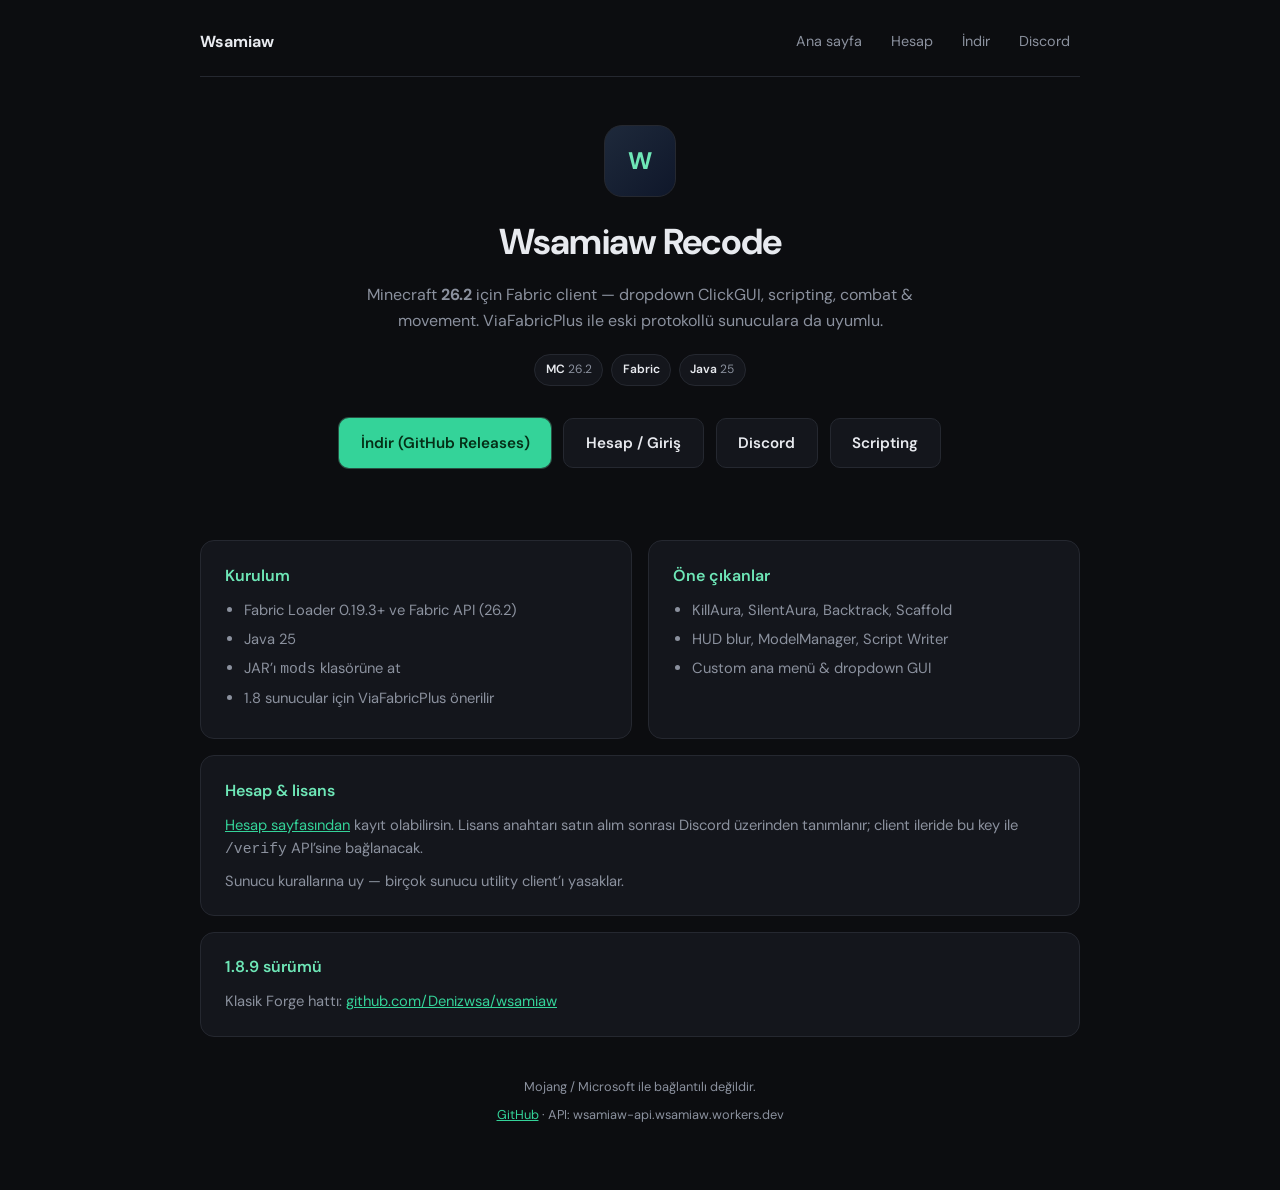
==== index.html @ 9838e775 "Initial site Co-authored-by: Cursor <cursoragent@cursor.com>" ====
<!DOCTYPE html>
<html lang="tr">
<head>
  <meta charset="utf-8"/>
  <meta name="viewport" content="width=device-width, initial-scale=1"/>
  <meta name="description" content="Wsamiaw Recode — Fabric client for Minecraft 26.2"/>
  <title>Wsamiaw Recode</title>
  <link rel="preconnect" href="https://fonts.googleapis.com"/>
  <link rel="preconnect" href="https://fonts.gstatic.com" crossorigin/>
  <link href="https://fonts.googleapis.com/css2?family=DM+Sans:ital,opsz,wght@0,9..40,400;0,9..40,500;0,9..40,600;0,9..40,700&display=swap" rel="stylesheet"/>
  <link rel="stylesheet" href="site.css"/>
</head>
<body>
  <div class="wrap">
    <nav class="nav">
      <a class="nav-brand" href="index.html">Wsamiaw</a>
      <div class="nav-links">
        <a href="index.html">Ana sayfa</a>
        <a href="account.html">Hesap</a>
        <a href="https://github.com/Denizwsa/wsamiaw-recode/releases/latest" rel="noopener">İndir</a>
        <a href="https://discord.gg/nMTEzHcwSW" rel="noopener">Discord</a>
      </div>
    </nav>

    <header class="hero">
      <div class="logo" aria-hidden="true">W</div>
      <h1>Wsamiaw Recode</h1>
      <p class="tagline">
        Minecraft <strong>26.2</strong> için Fabric client — dropdown ClickGUI, scripting, combat &amp; movement.
        ViaFabricPlus ile eski protokollü sunuculara da uyumlu.
      </p>
      <div class="badges">
        <span class="badge"><strong>MC</strong> 26.2</span>
        <span class="badge"><strong>Fabric</strong></span>
        <span class="badge"><strong>Java</strong> 25</span>
      </div>
      <div class="actions">
        <a class="btn btn-primary" href="https://github.com/Denizwsa/wsamiaw-recode/releases/latest" rel="noopener">
          İndir (GitHub Releases)
        </a>
        <a class="btn btn-secondary" href="account.html">Hesap / Giriş</a>
        <a class="btn btn-secondary" href="https://discord.gg/nMTEzHcwSW" rel="noopener">Discord</a>
        <a class="btn btn-secondary" href="scripting.md">Scripting</a>
      </div>
    </header>

    <div class="grid grid-2">
      <section class="panel">
        <h2>Kurulum</h2>
        <ul>
          <li>Fabric Loader 0.19.3+ ve Fabric API (26.2)</li>
          <li>Java 25</li>
          <li>JAR’ı <code>mods</code> klasörüne at</li>
          <li>1.8 sunucular için ViaFabricPlus önerilir</li>
        </ul>
      </section>
      <section class="panel">
        <h2>Öne çıkanlar</h2>
        <ul>
          <li>KillAura, SilentAura, Backtrack, Scaffold</li>
          <li>HUD blur, ModelManager, Script Writer</li>
          <li>Custom ana menü &amp; dropdown GUI</li>
        </ul>
      </section>
    </div>

    <section class="panel">
      <h2>Hesap &amp; lisans</h2>
      <p>
        <a href="account.html">Hesap sayfasından</a> kayıt olabilirsin. Lisans anahtarı satın alım sonrası Discord üzerinden tanımlanır;
        client ileride bu key ile <code>/verify</code> API’sine bağlanacak.
      </p>
      <p class="note">Sunucu kurallarına uy — birçok sunucu utility client’ı yasaklar.</p>
    </section>

    <section class="panel">
      <h2>1.8.9 sürümü</h2>
      <p>
        Klasik Forge hattı:
        <a href="https://github.com/Denizwsa/wsamiaw">github.com/Denizwsa/wsamiaw</a>
      </p>
    </section>

    <footer class="site-footer">
      <p>Mojang / Microsoft ile bağlantılı değildir.</p>
      <p style="margin-top:0.5rem">
        <a href="https://github.com/Denizwsa/wsamiaw-recode">GitHub</a>
        · API: wsamiaw-api.wsamiaw.workers.dev
      </p>
    </footer>
  </div>
</body>
</html>
---- site.css ----
:root {
  --bg: #0c0d10;
  --panel: #14161c;
  --border: #252830;
  --text: #e8eaef;
  --muted: #8b919e;
  --accent: #6ee7b7;
  --accent-dim: #34d399;
  --warn: #fbbf24;
  --err: #f87171;
}
* { box-sizing: border-box; margin: 0; padding: 0; }
body {
  font-family: "DM Sans", system-ui, sans-serif;
  background: var(--bg);
  color: var(--text);
  line-height: 1.6;
  min-height: 100vh;
}
a { color: var(--accent-dim); }
.wrap { max-width: 920px; margin: 0 auto; padding: 1.5rem 1.25rem 4rem; }
.nav {
  display: flex; flex-wrap: wrap; align-items: center; justify-content: space-between;
  gap: 0.75rem; margin-bottom: 1.5rem; padding-bottom: 1rem;
  border-bottom: 1px solid var(--border);
}
.nav-brand { font-weight: 700; color: var(--text); text-decoration: none; }
.nav-links { display: flex; flex-wrap: wrap; gap: 0.5rem; align-items: center; }
.nav-links a {
  color: var(--muted); text-decoration: none; font-size: 0.9rem; padding: 0.4rem 0.65rem;
  border-radius: 8px;
}
.nav-links a:hover { color: var(--text); background: var(--panel); }
header.hero { text-align: center; padding: 1.5rem 0 2rem; }
.logo {
  width: 72px; height: 72px; margin: 0 auto 1rem;
  border-radius: 18px;
  background: linear-gradient(135deg, #1e293b, #0f172a);
  border: 1px solid var(--border);
  display: flex; align-items: center; justify-content: center;
  font-weight: 700; font-size: 1.5rem; color: var(--accent);
}
h1 { font-size: clamp(1.75rem, 4vw, 2.25rem); font-weight: 700; letter-spacing: -0.02em; }
.tagline { color: var(--muted); margin-top: 0.75rem; max-width: 36rem; margin-left: auto; margin-right: auto; }
.badges { display: flex; flex-wrap: wrap; gap: 0.5rem; justify-content: center; margin-top: 1.25rem; }
.badge {
  font-size: 0.75rem; padding: 0.35rem 0.65rem; border-radius: 999px;
  background: var(--panel); border: 1px solid var(--border); color: var(--muted);
}
.badge strong { color: var(--text); font-weight: 600; }
.actions {
  display: flex; flex-wrap: wrap; gap: 0.75rem; justify-content: center;
  margin: 2rem 0 2.5rem;
}
.btn {
  display: inline-flex; align-items: center; justify-content: center; gap: 0.4rem;
  padding: 0.75rem 1.35rem; border-radius: 10px; font-weight: 600; font-size: 0.95rem;
  text-decoration: none; border: none; cursor: pointer;
  transition: transform 0.15s, box-shadow 0.15s;
  font-family: inherit;
}
.btn:active { transform: scale(0.98); }
.btn-primary {
  background: var(--accent-dim); color: #052e16;
  box-shadow: 0 0 0 1px rgba(110, 231, 183, 0.3);
}
.btn-primary:hover { box-shadow: 0 4px 24px rgba(52, 211, 153, 0.25); }
.btn-secondary {
  background: var(--panel); color: var(--text); border: 1px solid var(--border);
}
.btn-secondary:hover { border-color: #3f4654; }
.btn-ghost { background: transparent; color: var(--muted); border: 1px solid transparent; }
section.panel {
  background: var(--panel); border: 1px solid var(--border);
  border-radius: 14px; padding: 1.35rem 1.5rem; margin-bottom: 1rem;
}
section.panel h2 { font-size: 1rem; font-weight: 600; margin-bottom: 0.65rem; color: var(--accent); }
section.panel p, section.panel li { color: var(--muted); font-size: 0.92rem; }
section.panel ul { padding-left: 1.2rem; margin-top: 0.5rem; }
section.panel li { margin-bottom: 0.35rem; }
.grid { display: grid; gap: 1rem; }
@media (min-width: 640px) { .grid-2 { grid-template-columns: 1fr 1fr; } }
footer.site-footer {
  text-align: center; margin-top: 2.5rem; font-size: 0.8rem; color: var(--muted);
}
.note { font-size: 0.85rem; color: var(--warn); margin-top: 0.5rem; }
.msg { font-size: 0.88rem; margin-top: 0.75rem; padding: 0.65rem 0.85rem; border-radius: 8px; }
.msg.err { background: rgba(248, 113, 113, 0.12); color: var(--err); }
.msg.ok { background: rgba(52, 211, 153, 0.12); color: var(--accent); }
.tabs { display: flex; gap: 0.5rem; margin-bottom: 1.25rem; }
.tab {
  flex: 1; padding: 0.65rem; border-radius: 8px; border: 1px solid var(--border);
  background: var(--bg); color: var(--muted); cursor: pointer; font-weight: 600;
  font-family: inherit; font-size: 0.9rem;
}
.tab.active { border-color: var(--accent-dim); color: var(--accent); background: rgba(52, 211, 153, 0.08); }
.form { display: none; flex-direction: column; gap: 0.85rem; }
.form.active { display: flex; }
label { font-size: 0.82rem; color: var(--muted); display: flex; flex-direction: column; gap: 0.35rem; }
input {
  padding: 0.65rem 0.75rem; border-radius: 8px; border: 1px solid var(--border);
  background: var(--bg); color: var(--text); font-size: 0.95rem;
}
input:focus { outline: none; border-color: var(--accent-dim); }
.account-box { max-width: 420px; margin: 0 auto; }
.license-key {
  font-family: ui-monospace, monospace; font-size: 0.85rem; word-break: break-all;
  padding: 0.75rem; background: var(--bg); border-radius: 8px; border: 1px dashed var(--border);
  color: var(--muted);
}
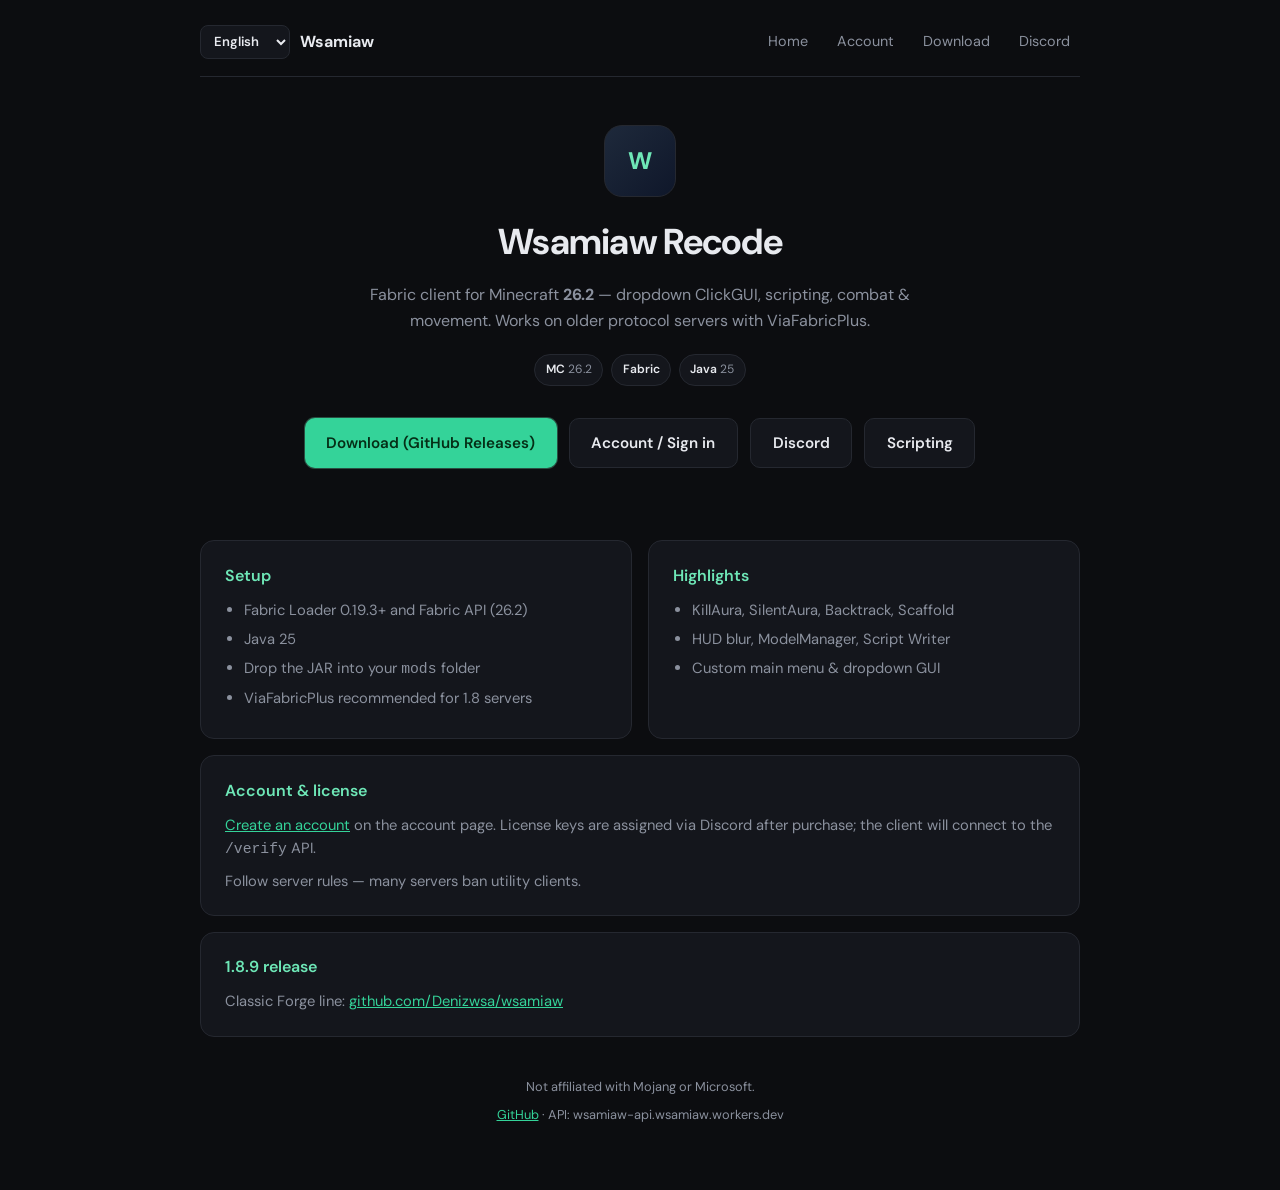
==== commit fc8e5b70: "Add i18n: EN default, TR ES ZH language selector" ====
--- a/index.html
+++ b/index.html
@@ -1,23 +1,32 @@
 <!DOCTYPE html>
-<html lang="tr">
+<html lang="en">
 <head>
   <meta charset="utf-8"/>
   <meta name="viewport" content="width=device-width, initial-scale=1"/>
-  <meta name="description" content="Wsamiaw Recode — Fabric client for Minecraft 26.2"/>
+  <meta name="description" content="" data-i18n="meta_description"/>
   <title>Wsamiaw Recode</title>
   <link rel="preconnect" href="https://fonts.googleapis.com"/>
   <link rel="preconnect" href="https://fonts.gstatic.com" crossorigin/>
   <link href="https://fonts.googleapis.com/css2?family=DM+Sans:ital,opsz,wght@0,9..40,400;0,9..40,500;0,9..40,600;0,9..40,700&display=swap" rel="stylesheet"/>
   <link rel="stylesheet" href="site.css"/>
+  <script src="i18n.js" defer></script>
 </head>
-<body>
+<body data-page-title-key="page_title_home">
   <div class="wrap">
     <nav class="nav">
-      <a class="nav-brand" href="index.html">Wsamiaw</a>
+      <div class="nav-left">
+        <select id="lang-select" class="lang-select" aria-label="Language">
+          <option value="en">English</option>
+          <option value="tr">Türkçe</option>
+          <option value="es">Español</option>
+          <option value="zh">中文</option>
+        </select>
+        <a class="nav-brand" href="index.html">Wsamiaw</a>
+      </div>
       <div class="nav-links">
-        <a href="index.html">Ana sayfa</a>
-        <a href="account.html">Hesap</a>
-        <a href="https://github.com/Denizwsa/wsamiaw-recode/releases/latest" rel="noopener">İndir</a>
+        <a href="index.html" data-i18n="nav_home">Home</a>
+        <a href="account.html" data-i18n="nav_account">Account</a>
+        <a href="https://github.com/Denizwsa/wsamiaw-recode/releases/latest" rel="noopener" data-i18n="nav_download">Download</a>
         <a href="https://discord.gg/nMTEzHcwSW" rel="noopener">Discord</a>
       </div>
     </nav>
@@ -25,64 +34,55 @@
     <header class="hero">
       <div class="logo" aria-hidden="true">W</div>
       <h1>Wsamiaw Recode</h1>
-      <p class="tagline">
-        Minecraft <strong>26.2</strong> için Fabric client — dropdown ClickGUI, scripting, combat &amp; movement.
-        ViaFabricPlus ile eski protokollü sunuculara da uyumlu.
-      </p>
+      <p class="tagline" data-i18n-html="hero_tagline"></p>
       <div class="badges">
         <span class="badge"><strong>MC</strong> 26.2</span>
         <span class="badge"><strong>Fabric</strong></span>
         <span class="badge"><strong>Java</strong> 25</span>
       </div>
       <div class="actions">
-        <a class="btn btn-primary" href="https://github.com/Denizwsa/wsamiaw-recode/releases/latest" rel="noopener">
-          İndir (GitHub Releases)
+        <a class="btn btn-primary" href="https://github.com/Denizwsa/wsamiaw-recode/releases/latest" rel="noopener" data-i18n="btn_download_github">
+          Download (GitHub Releases)
         </a>
-        <a class="btn btn-secondary" href="account.html">Hesap / Giriş</a>
+        <a class="btn btn-secondary" href="account.html" data-i18n="btn_account_login">Account / Sign in</a>
         <a class="btn btn-secondary" href="https://discord.gg/nMTEzHcwSW" rel="noopener">Discord</a>
-        <a class="btn btn-secondary" href="scripting.md">Scripting</a>
+        <a class="btn btn-secondary" href="scripting.md" data-i18n="btn_scripting">Scripting</a>
       </div>
     </header>
 
     <div class="grid grid-2">
       <section class="panel">
-        <h2>Kurulum</h2>
+        <h2 data-i18n="section_setup">Setup</h2>
         <ul>
-          <li>Fabric Loader 0.19.3+ ve Fabric API (26.2)</li>
-          <li>Java 25</li>
-          <li>JAR’ı <code>mods</code> klasörüne at</li>
-          <li>1.8 sunucular için ViaFabricPlus önerilir</li>
+          <li data-i18n="setup_1"></li>
+          <li data-i18n="setup_2"></li>
+          <li data-i18n-html="setup_3"></li>
+          <li data-i18n="setup_4"></li>
         </ul>
       </section>
       <section class="panel">
-        <h2>Öne çıkanlar</h2>
+        <h2 data-i18n="section_features">Highlights</h2>
         <ul>
-          <li>KillAura, SilentAura, Backtrack, Scaffold</li>
-          <li>HUD blur, ModelManager, Script Writer</li>
-          <li>Custom ana menü &amp; dropdown GUI</li>
+          <li data-i18n="feat_1"></li>
+          <li data-i18n="feat_2"></li>
+          <li data-i18n="feat_3"></li>
         </ul>
       </section>
     </div>
 
     <section class="panel">
-      <h2>Hesap &amp; lisans</h2>
-      <p>
-        <a href="account.html">Hesap sayfasından</a> kayıt olabilirsin. Lisans anahtarı satın alım sonrası Discord üzerinden tanımlanır;
-        client ileride bu key ile <code>/verify</code> API’sine bağlanacak.
-      </p>
-      <p class="note">Sunucu kurallarına uy — birçok sunucu utility client’ı yasaklar.</p>
+      <h2 data-i18n="section_account_license">Account & license</h2>
+      <p data-i18n-html="account_license_p"></p>
+      <p class="note" data-i18n="note_rules"></p>
     </section>
 
     <section class="panel">
-      <h2>1.8.9 sürümü</h2>
-      <p>
-        Klasik Forge hattı:
-        <a href="https://github.com/Denizwsa/wsamiaw">github.com/Denizwsa/wsamiaw</a>
-      </p>
+      <h2 data-i18n="section_legacy">1.8.9 release</h2>
+      <p data-i18n-html="legacy_p"></p>
     </section>
 
     <footer class="site-footer">
-      <p>Mojang / Microsoft ile bağlantılı değildir.</p>
+      <p data-i18n="footer_disclaimer"></p>
       <p style="margin-top:0.5rem">
         <a href="https://github.com/Denizwsa/wsamiaw-recode">GitHub</a>
         · API: wsamiaw-api.wsamiaw.workers.dev
--- a/site.css
+++ b/site.css
@@ -24,6 +24,16 @@
   gap: 0.75rem; margin-bottom: 1.5rem; padding-bottom: 1rem;
   border-bottom: 1px solid var(--border);
 }
+.nav-left {
+  display: flex; align-items: center; gap: 0.65rem; flex-wrap: wrap;
+}
+.lang-select {
+  font-family: inherit; font-size: 0.82rem; font-weight: 600;
+  padding: 0.4rem 0.55rem; border-radius: 8px;
+  border: 1px solid var(--border); background: var(--panel);
+  color: var(--text); cursor: pointer; max-width: 7.5rem;
+}
+.lang-select:focus { outline: none; border-color: var(--accent-dim); }
 .nav-brand { font-weight: 700; color: var(--text); text-decoration: none; }
 .nav-links { display: flex; flex-wrap: wrap; gap: 0.5rem; align-items: center; }
 .nav-links a {
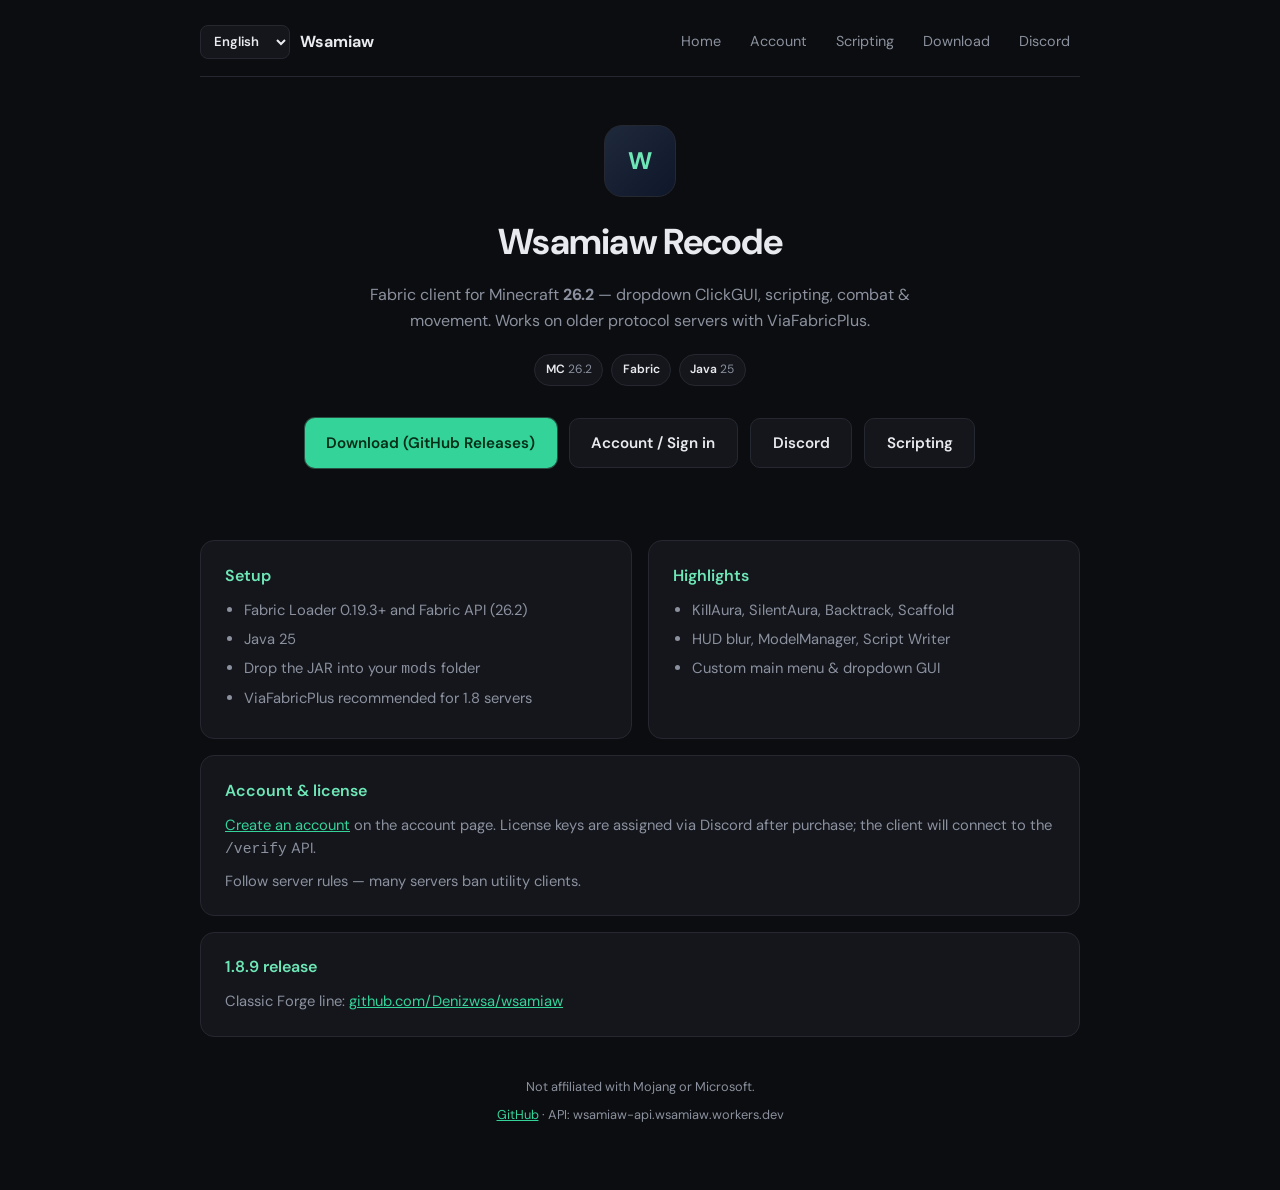
==== commit 73e1c776: "Discord, Turnstile on auth, scripting page" ====
--- a/index.html
+++ b/index.html
@@ -9,6 +9,7 @@
   <link rel="preconnect" href="https://fonts.gstatic.com" crossorigin/>
   <link href="https://fonts.googleapis.com/css2?family=DM+Sans:ital,opsz,wght@0,9..40,400;0,9..40,500;0,9..40,600;0,9..40,700&display=swap" rel="stylesheet"/>
   <link rel="stylesheet" href="site.css"/>
+  <script src="site-config.js"></script>
   <script src="i18n.js" defer></script>
 </head>
 <body data-page-title-key="page_title_home">
@@ -26,8 +27,9 @@
       <div class="nav-links">
         <a href="index.html" data-i18n="nav_home">Home</a>
         <a href="account.html" data-i18n="nav_account">Account</a>
+        <a href="scripting.html" data-i18n="nav_scripting">Scripting</a>
         <a href="https://github.com/Denizwsa/wsamiaw-recode/releases/latest" rel="noopener" data-i18n="nav_download">Download</a>
-        <a href="https://discord.gg/nMTEzHcwSW" rel="noopener">Discord</a>
+        <a id="nav-discord" href="#" rel="noopener">Discord</a>
       </div>
     </nav>
 
@@ -45,8 +47,8 @@
           Download (GitHub Releases)
         </a>
         <a class="btn btn-secondary" href="account.html" data-i18n="btn_account_login">Account / Sign in</a>
-        <a class="btn btn-secondary" href="https://discord.gg/nMTEzHcwSW" rel="noopener">Discord</a>
-        <a class="btn btn-secondary" href="scripting.md" data-i18n="btn_scripting">Scripting</a>
+        <a class="btn btn-secondary" id="hero-discord" href="#" rel="noopener">Discord</a>
+        <a class="btn btn-secondary" href="scripting.html" data-i18n="btn_scripting">Scripting</a>
       </div>
     </header>
 
@@ -89,5 +91,9 @@
       </p>
     </footer>
   </div>
+  <script>
+    document.getElementById("nav-discord").href = WSAMIAW_DISCORD;
+    document.getElementById("hero-discord").href = WSAMIAW_DISCORD;
+  </script>
 </body>
 </html>
--- a/site.css
+++ b/site.css
@@ -118,3 +118,14 @@
   padding: 0.75rem; background: var(--bg); border-radius: 8px; border: 1px dashed var(--border);
   color: var(--muted);
 }
+.turnstile-wrap { margin: 0.25rem 0 0.5rem; min-height: 65px; }
+.prose { max-width: 52rem; }
+.prose h1 { font-size: 1.75rem; margin-bottom: 0.75rem; }
+.prose h2 { font-size: 1.1rem; color: var(--accent); margin: 1.5rem 0 0.5rem; }
+.prose p, .prose li { color: var(--muted); font-size: 0.92rem; }
+.prose .lead { font-size: 1rem; color: var(--text); }
+.prose pre {
+  background: var(--bg); border: 1px solid var(--border); border-radius: 10px;
+  padding: 0.85rem 1rem; overflow-x: auto; font-size: 0.82rem; margin: 0.75rem 0;
+}
+.prose code { font-family: ui-monospace, monospace; font-size: 0.88em; }
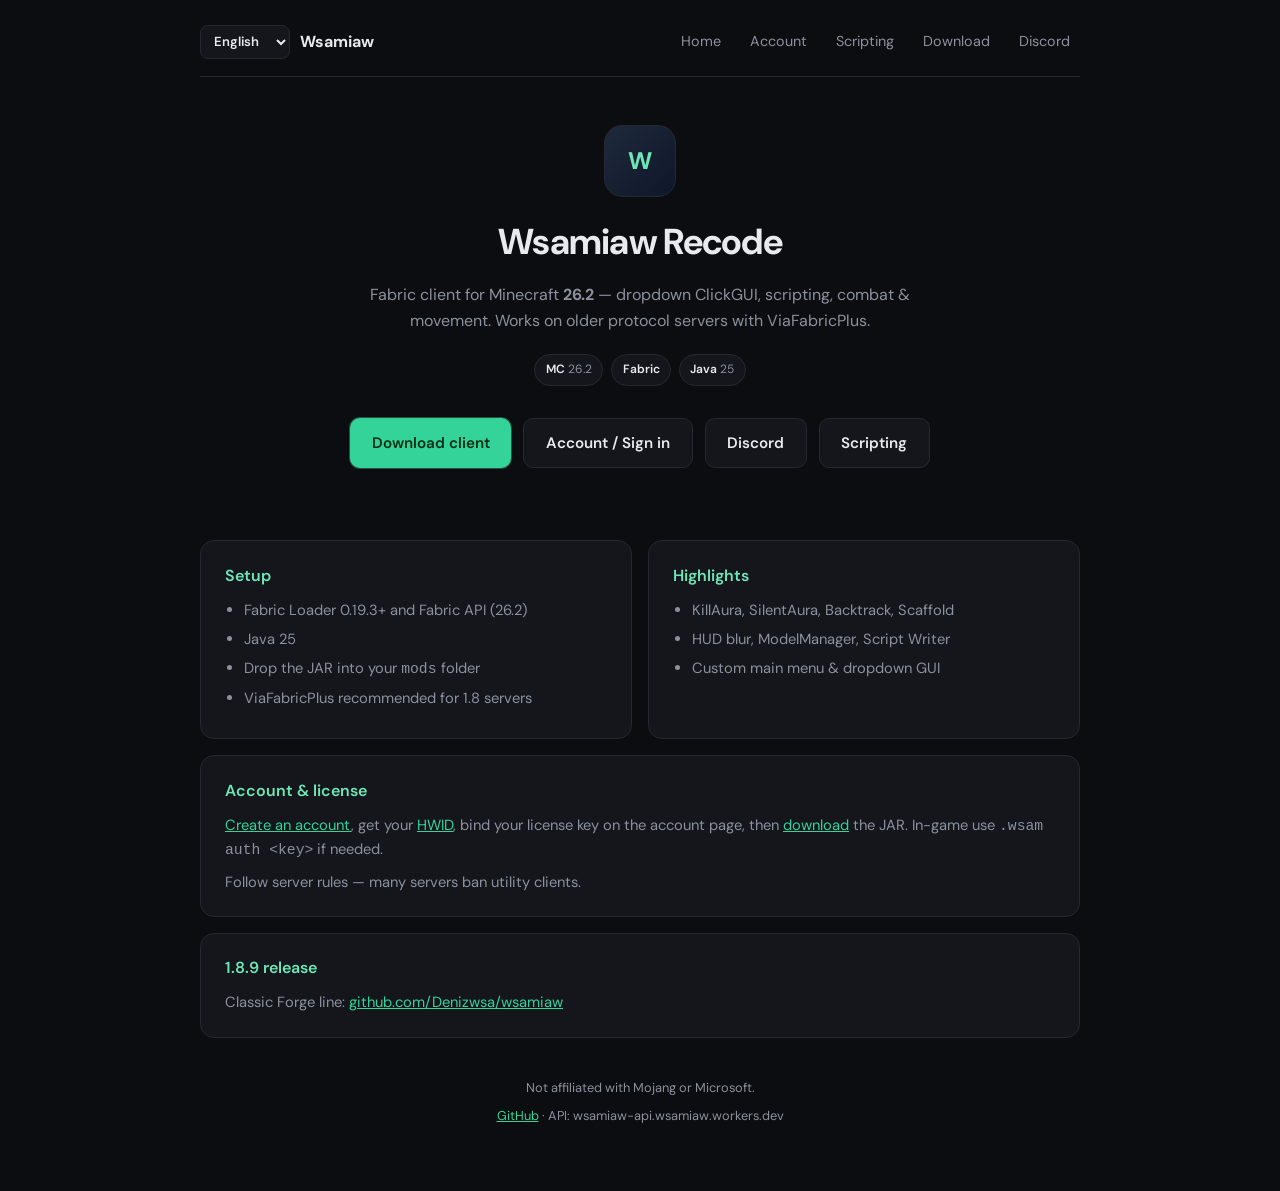
==== commit c846511c: "Gate client download behind account, license key, and HWID. Add download and HWID helper pages; acco" ====
--- a/index.html
+++ b/index.html
@@ -28,7 +28,7 @@
         <a href="index.html" data-i18n="nav_home">Home</a>
         <a href="account.html" data-i18n="nav_account">Account</a>
         <a href="scripting.html" data-i18n="nav_scripting">Scripting</a>
-        <a href="https://github.com/Denizwsa/wsamiaw-recode/releases/latest" rel="noopener" data-i18n="nav_download">Download</a>
+        <a href="download.html" data-i18n="nav_download">Download</a>
         <a id="nav-discord" href="#" rel="noopener">Discord</a>
       </div>
     </nav>
@@ -43,7 +43,7 @@
         <span class="badge"><strong>Java</strong> 25</span>
       </div>
       <div class="actions">
-        <a class="btn btn-primary" href="https://github.com/Denizwsa/wsamiaw-recode/releases/latest" rel="noopener" data-i18n="btn_download_github">
+        <a class="btn btn-primary" href="download.html" data-i18n="btn_download_client">
           Download (GitHub Releases)
         </a>
         <a class="btn btn-secondary" href="account.html" data-i18n="btn_account_login">Account / Sign in</a>
